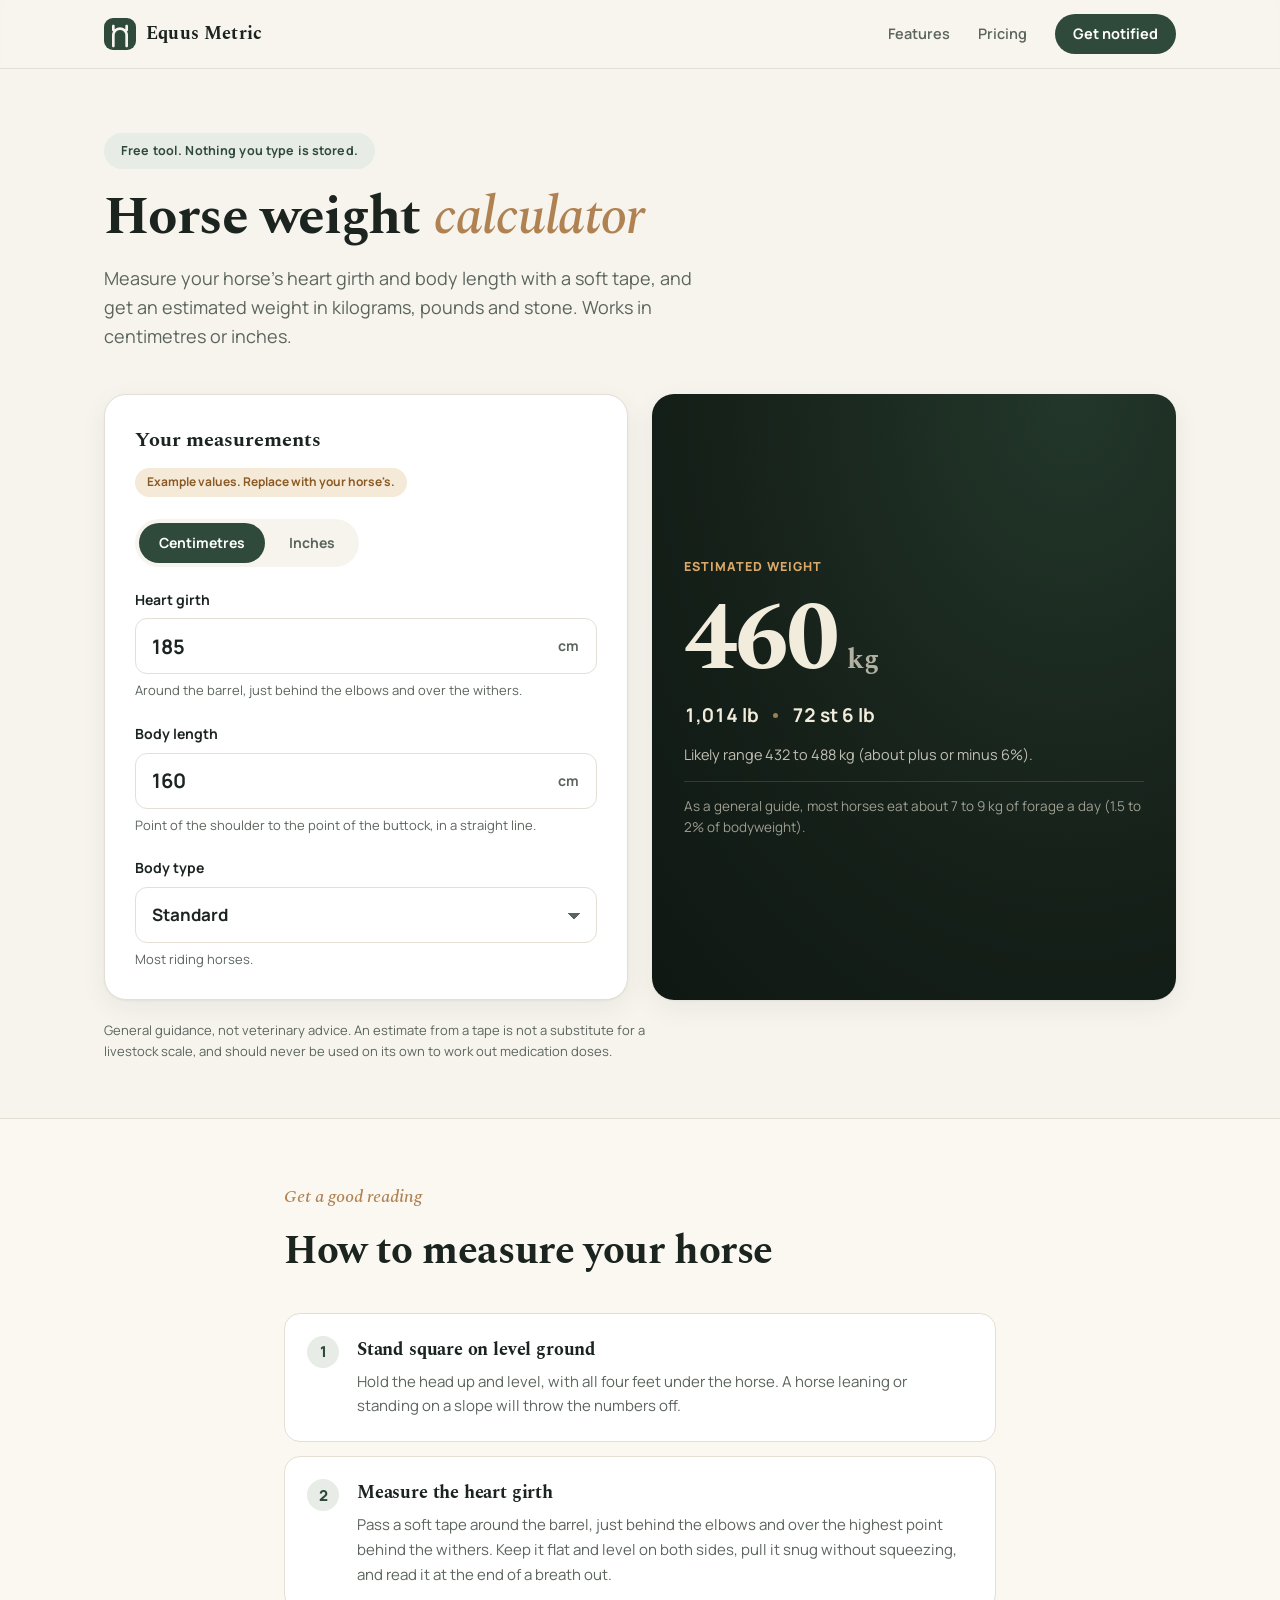
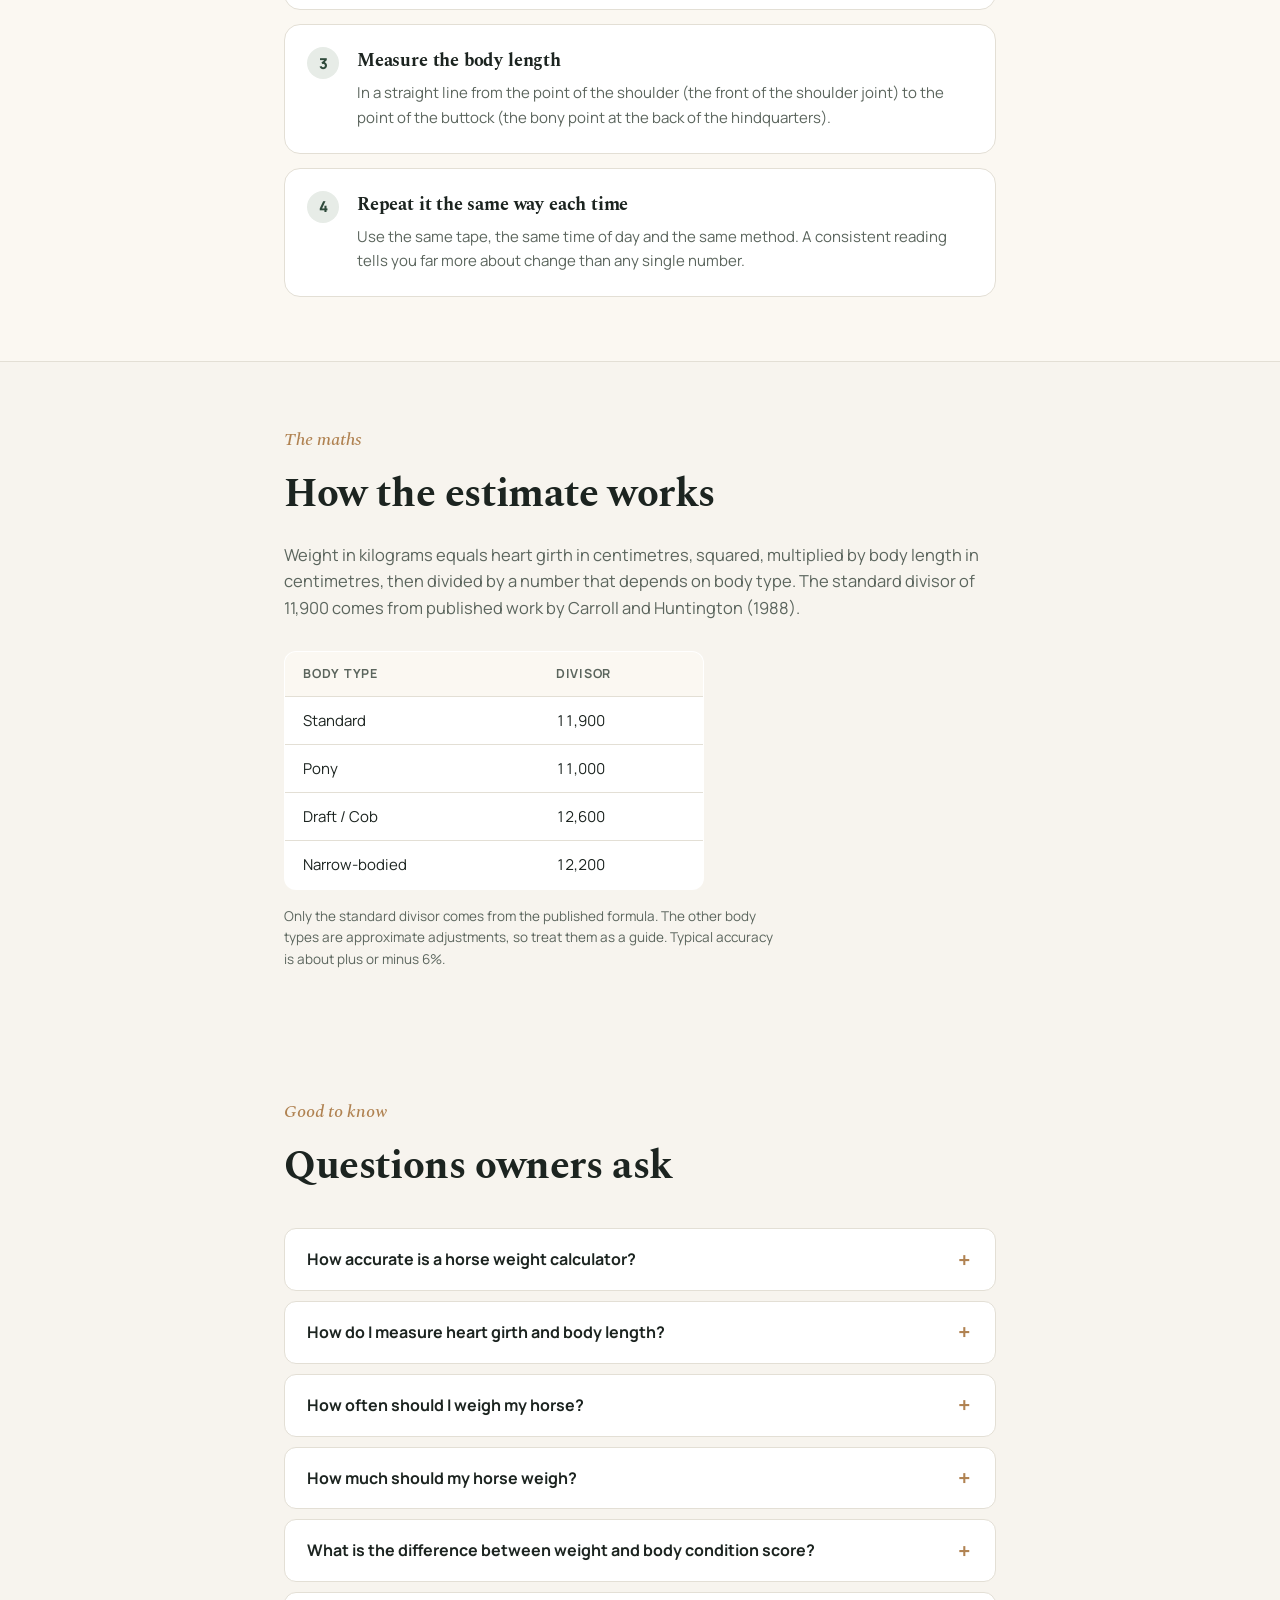
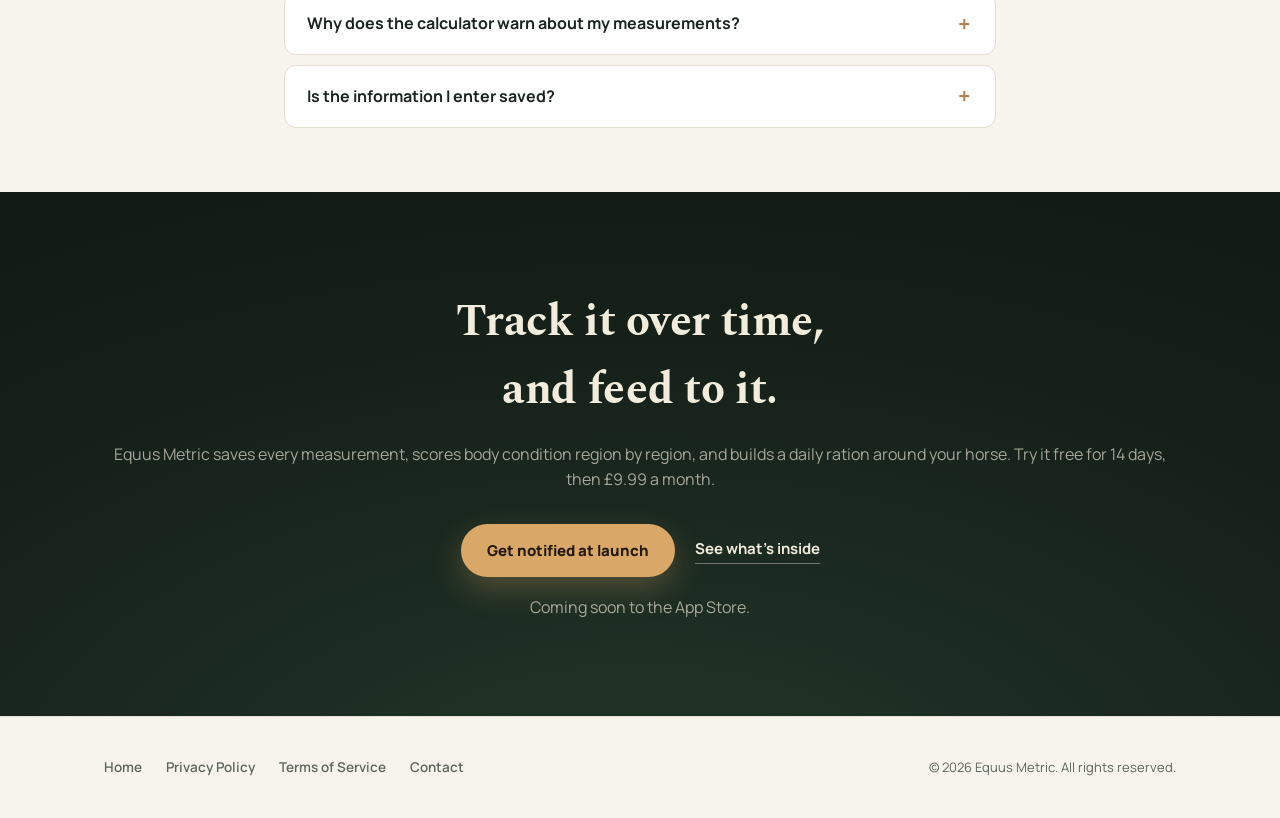
==== horse-weight-calculator.html @ c4549645 "Add a free horse weight calculator page Heart girth and body length in cm or inches give an estimate" ====
<!doctype html>
<html lang="en">
<head>
<meta charset="utf-8">
<meta name="viewport" content="width=device-width, initial-scale=1">
<title>Horse Weight Calculator: kg, lb and stone | Equus Metric</title>
<meta name="description" content="Free horse weight calculator. Enter heart girth and body length in cm or inches to estimate your horse's weight in kg, lb and stone. Nothing is stored.">
<link rel="canonical" href="https://equusmetric.com/horse-weight-calculator.html">
<link rel="icon" href="assets/icon.png">
<meta property="og:type" content="website">
<meta property="og:title" content="Horse Weight Calculator: kg, lb and stone">
<meta property="og:description" content="Estimate your horse's weight from a tape measure. Heart girth and body length in, kg, lb and stone out. Free, and nothing is stored.">
<meta property="og:url" content="https://equusmetric.com/horse-weight-calculator.html">
<meta property="og:image" content="https://equusmetric.com/assets/hero-phones.jpg">
<meta name="twitter:card" content="summary_large_image">
<link rel="preconnect" href="https://fonts.googleapis.com">
<link rel="preconnect" href="https://fonts.gstatic.com" crossorigin>
<link href="https://fonts.googleapis.com/css2?family=Spectral:ital,wght@0,500;0,600;0,700;1,500&family=Manrope:wght@400;500;600;700;800&display=swap" rel="stylesheet">
<link rel="stylesheet" href="styles.css">

<script type="application/ld+json">
{
  "@context": "https://schema.org",
  "@type": "WebApplication",
  "name": "Horse Weight Calculator",
  "url": "https://equusmetric.com/horse-weight-calculator.html",
  "applicationCategory": "UtilitiesApplication",
  "operatingSystem": "Any",
  "description": "Estimates a horse's weight in kilograms, pounds and stone from heart girth and body length.",
  "isAccessibleForFree": true,
  "offers": { "@type": "Offer", "price": "0", "priceCurrency": "GBP" },
  "publisher": { "@type": "Organization", "name": "Equus Metric", "url": "https://equusmetric.com" }
}
</script>
<script type="application/ld+json">
{
  "@context": "https://schema.org",
  "@type": "FAQPage",
  "mainEntity": [
    {
      "@type": "Question",
      "name": "How accurate is a horse weight calculator?",
      "acceptedAnswer": { "@type": "Answer", "text": "Estimates from heart girth and body length are typically within about 6% of the true weight for most horses. That makes them good for spotting change over time. A livestock scale or weighbridge is more accurate when you need a precise figure, and you should never use an estimate alone to work out medication doses. Ask your vet." }
    },
    {
      "@type": "Question",
      "name": "How do I measure heart girth and body length?",
      "acceptedAnswer": { "@type": "Answer", "text": "Stand your horse square on level ground with the head up. For heart girth, pass a soft tape around the barrel just behind the elbows and over the highest point behind the withers, snug but not tight, and read it at the end of a breath out. For body length, measure in a straight line from the point of the shoulder to the point of the buttock." }
    },
    {
      "@type": "Question",
      "name": "How often should I weigh my horse?",
      "acceptedAnswer": { "@type": "Answer", "text": "Many owners check every two to four weeks, and more often while managing weight. Measure at the same time of day, with the same tape and the same method, so the changes you see are real." }
    },
    {
      "@type": "Question",
      "name": "How much should my horse weigh?",
      "acceptedAnswer": { "@type": "Answer", "text": "There is no single right weight. It depends on height, build and breed, so judge weight together with body condition score and your vet's advice rather than aiming for a number." }
    },
    {
      "@type": "Question",
      "name": "What is the difference between weight and body condition score?",
      "acceptedAnswer": { "@type": "Answer", "text": "Weight tells you how heavy your horse is. Body condition score tells you how much fat they are carrying, using a 1 to 9 scale assessed across six areas of the body. Two horses can weigh the same and be in very different condition, so it helps to track both." }
    },
    {
      "@type": "Question",
      "name": "Why does the calculator warn about my measurements?",
      "acceptedAnswer": { "@type": "Answer", "text": "The formula is built on heart girths between about 100 and 200 cm (39 to 79 inches). Outside that range the estimate is still shown, but it is rougher, so use a livestock scale if you can." }
    },
    {
      "@type": "Question",
      "name": "Is the information I enter saved?",
      "acceptedAnswer": { "@type": "Answer", "text": "No. Everything is calculated in your browser. Nothing you type is sent anywhere or stored." }
    }
  ]
}
</script>
</head>
<body class="calc-page">

<header class="site-header">
  <div class="wrap">
    <a href="/" class="brand-lockup">
      <img src="assets/icon.png" alt="">
      <span>Equus Metric</span>
    </a>
    <nav class="header-nav">
      <a href="/#features">Features</a>
      <a href="/#pricing">Pricing</a>
      <a href="mailto:support@equusmetric.com?subject=Notify%20me%20when%20Equus%20Metric%20launches" class="cta">Get notified</a>
    </nav>
  </div>
</header>

<main>
  <section class="calc-hero">
    <div class="wrap">
      <div class="eyebrow-chip eyebrow-light">Free tool. Nothing you type is stored.</div>
      <h1>Horse weight <em>calculator</em></h1>
      <p class="lede">
        Measure your horse's heart girth and body length with a soft tape, and get an
        estimated weight in kilograms, pounds and stone. Works in centimetres or inches.
      </p>
    </div>
  </section>

  <section class="calc-tool" aria-labelledby="calc-heading">
    <div class="wrap">
      <h2 id="calc-heading" class="visually-hidden">Calculate your horse's weight</h2>

      <div class="calc-grid">
        <form id="calc-form" class="calc-card" autocomplete="off" novalidate>
          <div class="calc-row-head">
            <span class="calc-card-title">Your measurements</span>
            <span id="calc-example" class="calc-chip">Example values. Replace with your horse's.</span>
          </div>

          <fieldset class="calc-units">
            <legend class="visually-hidden">Units</legend>
            <label class="calc-unit"><input type="radio" name="unit" value="cm" checked><span>Centimetres</span></label>
            <label class="calc-unit"><input type="radio" name="unit" value="in"><span>Inches</span></label>
          </fieldset>

          <div class="calc-field">
            <label for="calc-girth">Heart girth</label>
            <div class="calc-input">
              <input id="calc-girth" type="number" inputmode="decimal" step="0.1" min="0" value="185">
              <span data-unit-label>cm</span>
            </div>
            <p class="calc-help">Around the barrel, just behind the elbows and over the withers.</p>
          </div>

          <div class="calc-field">
            <label for="calc-length">Body length</label>
            <div class="calc-input">
              <input id="calc-length" type="number" inputmode="decimal" step="0.1" min="0" value="160">
              <span data-unit-label>cm</span>
            </div>
            <p class="calc-help">Point of the shoulder to the point of the buttock, in a straight line.</p>
          </div>

          <div class="calc-field">
            <label for="calc-type">Body type</label>
            <select id="calc-type">
              <option value="standard" selected>Standard</option>
              <option value="pony">Pony</option>
              <option value="draft">Draft / Cob</option>
              <option value="narrow">Narrow-bodied</option>
            </select>
            <p class="calc-help" id="calc-type-hint">Most riding horses.</p>
          </div>
        </form>

        <div id="calc-result" class="calc-result" role="region" aria-live="polite" aria-label="Estimated weight">
          <span class="calc-result-label">Estimated weight</span>
          <div class="calc-kg"><span id="calc-kg">460</span><span class="calc-kg-unit">kg</span></div>
          <div class="calc-alt">
            <span id="calc-lb">1,014 lb</span>
            <span class="calc-dot" aria-hidden="true"></span>
            <span id="calc-stone">72 st 6 lb</span>
          </div>
          <p id="calc-range" class="calc-range">Likely range 432 to 488 kg (about plus or minus 6%).</p>
          <p id="calc-error" class="calc-error" hidden></p>
          <p id="calc-note" class="calc-note" hidden>
            This measurement is outside the typical range the formula was built on. Treat the
            estimate as rough, and use a livestock scale if one is available.
          </p>
          <p id="calc-forage" class="calc-forage">As a general guide, most horses eat about 7 to 9 kg of forage a day (1.5 to 2% of bodyweight).</p>
        </div>
      </div>

      <noscript>
        <p class="calc-noscript">
          This calculator needs JavaScript. The formula is: weight in kg equals heart girth
          in cm, squared, multiplied by body length in cm, divided by 11,900.
        </p>
      </noscript>

      <p class="calc-disclaimer">
        General guidance, not veterinary advice. An estimate from a tape is not a substitute
        for a livestock scale, and should never be used on its own to work out medication doses.
      </p>
    </div>
  </section>

  <section class="calc-measure">
    <div class="wrap calc-narrow">
      <div class="section-head" data-reveal>
        <span class="kicker">Get a good reading</span>
        <h2>How to measure your horse</h2>
      </div>
      <ol class="calc-steps">
        <li>
          <h3>Stand square on level ground</h3>
          <p>Hold the head up and level, with all four feet under the horse. A horse leaning
          or standing on a slope will throw the numbers off.</p>
        </li>
        <li>
          <h3>Measure the heart girth</h3>
          <p>Pass a soft tape around the barrel, just behind the elbows and over the highest
          point behind the withers. Keep it flat and level on both sides, pull it snug without
          squeezing, and read it at the end of a breath out.</p>
        </li>
        <li>
          <h3>Measure the body length</h3>
          <p>In a straight line from the point of the shoulder (the front of the shoulder joint)
          to the point of the buttock (the bony point at the back of the hindquarters).</p>
        </li>
        <li>
          <h3>Repeat it the same way each time</h3>
          <p>Use the same tape, the same time of day and the same method. A consistent reading
          tells you far more about change than any single number.</p>
        </li>
      </ol>
    </div>
  </section>

  <section class="calc-formula">
    <div class="wrap calc-narrow">
      <div class="section-head" data-reveal>
        <span class="kicker">The maths</span>
        <h2>How the estimate works</h2>
        <p>
          Weight in kilograms equals heart girth in centimetres, squared, multiplied by body
          length in centimetres, then divided by a number that depends on body type. The
          standard divisor of 11,900 comes from published work by Carroll and Huntington (1988).
        </p>
      </div>
      <div class="calc-table-wrap">
        <table class="calc-table">
          <thead><tr><th scope="col">Body type</th><th scope="col">Divisor</th></tr></thead>
          <tbody>
            <tr><td>Standard</td><td>11,900</td></tr>
            <tr><td>Pony</td><td>11,000</td></tr>
            <tr><td>Draft / Cob</td><td>12,600</td></tr>
            <tr><td>Narrow-bodied</td><td>12,200</td></tr>
          </tbody>
        </table>
      </div>
      <p class="calc-fine">
        Only the standard divisor comes from the published formula. The other body types are
        approximate adjustments, so treat them as a guide. Typical accuracy is about plus or
        minus 6%.
      </p>
    </div>
  </section>

  <section class="calc-faq">
    <div class="wrap calc-narrow">
      <div class="section-head" data-reveal>
        <span class="kicker">Good to know</span>
        <h2>Questions owners ask</h2>
      </div>
      <div class="calc-faq-list">
        <details>
          <summary>How accurate is a horse weight calculator?</summary>
          <p>Estimates from heart girth and body length are typically within about 6% of the true
          weight for most horses. That makes them good for spotting change over time. A livestock
          scale or weighbridge is more accurate when you need a precise figure, and you should
          never use an estimate alone to work out medication doses. Ask your vet.</p>
        </details>
        <details>
          <summary>How do I measure heart girth and body length?</summary>
          <p>Stand your horse square on level ground with the head up. For heart girth, pass a soft
          tape around the barrel just behind the elbows and over the highest point behind the
          withers, snug but not tight, and read it at the end of a breath out. For body length,
          measure in a straight line from the point of the shoulder to the point of the buttock.</p>
        </details>
        <details>
          <summary>How often should I weigh my horse?</summary>
          <p>Many owners check every two to four weeks, and more often while managing weight.
          Measure at the same time of day, with the same tape and the same method, so the changes
          you see are real.</p>
        </details>
        <details>
          <summary>How much should my horse weigh?</summary>
          <p>There is no single right weight. It depends on height, build and breed, so judge weight
          together with body condition score and your vet's advice rather than aiming for a number.</p>
        </details>
        <details>
          <summary>What is the difference between weight and body condition score?</summary>
          <p>Weight tells you how heavy your horse is. Body condition score tells you how much fat
          they are carrying, using a 1 to 9 scale assessed across six areas of the body. Two horses
          can weigh the same and be in very different condition, so it helps to track both.</p>
        </details>
        <details>
          <summary>Why does the calculator warn about my measurements?</summary>
          <p>The formula is built on heart girths between about 100 and 200 cm (39 to 79 inches).
          Outside that range the estimate is still shown, but it is rougher, so use a livestock
          scale if you can.</p>
        </details>
        <details>
          <summary>Is the information I enter saved?</summary>
          <p>No. Everything is calculated in your browser. Nothing you type is sent anywhere or stored.</p>
        </details>
      </div>
    </div>
  </section>

  <section class="final-cta">
    <div class="wrap">
      <h2>Track it over time, and feed to it.</h2>
      <p>
        Equus Metric saves every measurement, scores body condition region by region, and builds
        a daily ration around your horse. Try it free for 14 days, then &pound;9.99 a month.
      </p>
      <div class="hero-ctas">
        <a class="btn-primary" href="mailto:support@equusmetric.com?subject=Notify%20me%20when%20Equus%20Metric%20launches">
          Get notified at launch
        </a>
        <a class="btn-ghost-link" href="/#features">See what's inside</a>
      </div>
      <p class="hero-note">Coming soon to the App Store.</p>
    </div>
  </section>
</main>

<footer>
  <div class="wrap">
    <div class="footer-links">
      <a href="/">Home</a>
      <a href="privacy.html">Privacy Policy</a>
      <a href="terms.html">Terms of Service</a>
      <a href="mailto:support@equusmetric.com">Contact</a>
    </div>
    <p class="footer-copy">&copy; 2026 Equus Metric. All rights reserved.</p>
  </div>
</footer>

<script src="calculator.js"></script>
<script>
  // Scroll-reveal, as on the home page: content is visible without JS and
  // under reduced motion; this only adds the in-view transition.
  var revealEls = document.querySelectorAll('[data-reveal]');
  if ('IntersectionObserver' in window && revealEls.length) {
    var io = new IntersectionObserver(function (entries) {
      entries.forEach(function (entry) {
        if (entry.isIntersecting) {
          entry.target.classList.add('is-visible');
          io.unobserve(entry.target);
        }
      });
    }, { threshold: 0.15 });
    revealEls.forEach(function (el) { io.observe(el); });
  } else {
    revealEls.forEach(function (el) { el.classList.add('is-visible'); });
  }
</script>

</body>
</html>
---- styles.css ----
/* Equus Metric marketing site -- design tokens ported 1:1 from
   src/theme/tokens.ts so this site and the app never visually drift.
   Dark-section tokens (--brand-darker, --accent-bright, --cream) are
   new additions for this site only, built from the same palette
   family, not a second unrelated theme. */

:root {
  --bg: #F7F4EE;
  --surface: #FFFFFF;
  --surface-alt: #FBF8F2;
  --ink: #1C2420;
  --ink-muted: #5B655D;
  --line: #E3DFD5;
  --brand: #2F4A3B;
  --brand-dark: #24392C;
  --brand-darker: #16211A;
  --brand-tint: #E7ECE7;
  --accent: #B08251;
  --accent-bright: #D9A868;
  --accent-tint: #F3E7D8;
  --flag: #B5502F;
  --flag-tint: #F5E3DB;
  --cream: #F2ECDC;
  --badge-green-bg: #E4EEE6;
  --badge-green-text: #2F4A3B;
  --badge-amber-bg: #F5E9D8;
  --badge-amber-text: #8A5A24;
  --white: #FFFFFF;
  --shadow: 0 1px 2px rgba(28, 36, 32, 0.05), 0 8px 28px rgba(28, 36, 32, 0.06);
  --radius-sm: 10px;
  --radius-md: 12px;
  --radius-lg: 16px;
  --radius-xl: 22px;
  --radius-pill: 999px;
  --max-w: 1120px;
}

* { box-sizing: border-box; }

html { scroll-behavior: smooth; }

body {
  margin: 0;
  background: var(--bg);
  color: var(--ink);
  font-family: "Manrope", system-ui, -apple-system, sans-serif;
  font-size: 16px;
  line-height: 1.55;
  -webkit-font-smoothing: antialiased;
  overflow-x: hidden;
}

img { max-width: 100%; display: block; }

h1, h2, h3, h4 {
  font-family: "Spectral", Georgia, serif;
  color: var(--ink);
  margin: 0;
  text-wrap: balance;
  font-weight: 700;
  letter-spacing: -0.01em;
}

h1 em, h2 em {
  font-style: italic;
  font-weight: 500;
  color: var(--accent);
}

p { margin: 0; }

a { color: var(--brand); }

.wrap {
  max-width: var(--max-w);
  margin: 0 auto;
  padding: 0 24px;
  position: relative;
}

/* scroll-reveal -- resting state is fully visible content; this only
   adds polish once JS confirms it can run. No-JS or reduced-motion
   visitors simply see everything settled already. */
[data-reveal] {
  opacity: 0;
  transform: translateY(18px);
  transition: opacity 0.7s cubic-bezier(.16,.8,.3,1), transform 0.7s cubic-bezier(.16,.8,.3,1);
}
[data-reveal].is-visible { opacity: 1; transform: translateY(0); }
@media (prefers-reduced-motion: reduce) {
  [data-reveal] { opacity: 1; transform: none; transition: none; }
}

/* ---------- header ---------- */

.site-header {
  position: sticky;
  top: 0;
  z-index: 30;
  background: rgba(247, 244, 238, 0.88);
  backdrop-filter: saturate(160%) blur(10px);
  border-bottom: 1px solid var(--line);
}

.site-header .wrap {
  display: flex;
  align-items: center;
  justify-content: space-between;
  padding-top: 14px;
  padding-bottom: 14px;
}

.brand-lockup {
  display: flex;
  align-items: center;
  gap: 10px;
  text-decoration: none;
}

.brand-lockup img {
  width: 32px;
  height: 32px;
  border-radius: 9px;
}

.brand-lockup span {
  font-family: "Spectral", Georgia, serif;
  font-weight: 700;
  font-size: 18px;
  color: var(--ink);
  letter-spacing: 0.01em;
}

.header-nav {
  display: flex;
  align-items: center;
  gap: 28px;
}

.header-nav a {
  color: var(--ink-muted);
  text-decoration: none;
  font-size: 14.5px;
  font-weight: 600;
}

.header-nav a:hover { color: var(--ink); }

.header-nav .cta {
  color: var(--white);
  background: var(--brand);
  padding: 9px 18px;
  border-radius: var(--radius-pill);
  font-weight: 700;
}

.header-nav .cta:hover { background: var(--brand-dark); }

/* ---------- hero (dark) ---------- */

.hero {
  position: relative;
  background: radial-gradient(120% 140% at 78% 8%, #23372a 0%, var(--brand-darker) 46%, #0f1712 100%);
  color: var(--cream);
  padding: 84px 0 0;
  overflow: hidden;
}

.hero .wrap {
  display: grid;
  grid-template-columns: 1.05fr 0.95fr;
  gap: 24px;
  align-items: center;
  min-height: 560px;
}

.hero-copy { position: relative; z-index: 2; padding-bottom: 64px; }

.eyebrow-chip {
  display: inline-flex;
  align-items: center;
  gap: 8px;
  background: rgba(255, 255, 255, 0.07);
  border: 1px solid rgba(242, 236, 220, 0.18);
  border-radius: var(--radius-pill);
  padding: 7px 16px;
  font-size: 12.5px;
  font-weight: 700;
  color: var(--accent-bright);
  margin-bottom: 26px;
  letter-spacing: 0.01em;
}

.hero h1 {
  color: var(--cream);
  font-size: clamp(38px, 5.4vw, 64px);
  line-height: 1.04;
  letter-spacing: -0.02em;
}

.hero .lede {
  margin-top: 22px;
  font-size: 18px;
  line-height: 1.65;
  color: rgba(242, 236, 220, 0.72);
  max-width: 44ch;
}

.hero-ctas {
  margin-top: 34px;
  display: flex;
  align-items: center;
  gap: 20px;
  flex-wrap: wrap;
}

.btn-primary {
  display: inline-flex;
  align-items: center;
  gap: 10px;
  background: var(--accent-bright);
  color: #24190C;
  font-weight: 800;
  font-size: 15px;
  padding: 15px 26px;
  border-radius: var(--radius-pill);
  text-decoration: none;
  box-shadow: 0 12px 30px rgba(217, 168, 104, 0.28);
  transition: transform 0.2s ease, box-shadow 0.2s ease;
}

.btn-primary:hover { transform: translateY(-1px); box-shadow: 0 16px 36px rgba(217, 168, 104, 0.36); }

.btn-ghost-link {
  color: var(--cream);
  font-weight: 700;
  font-size: 15px;
  text-decoration: none;
  border-bottom: 1.5px solid rgba(242, 236, 220, 0.4);
  padding-bottom: 2px;
}
.btn-ghost-link:hover { border-color: var(--cream); }

.btn-primary.on-light {
  background: var(--brand);
  color: var(--white);
  box-shadow: var(--shadow);
}
.btn-primary.on-light:hover { background: var(--brand-dark); }
.btn-ghost-link.on-light { color: var(--ink); border-color: var(--line); }
.btn-ghost-link.on-light:hover { border-color: var(--ink-muted); }

.hero-note {
  margin-top: 20px;
  font-size: 13px;
  color: rgba(242, 236, 220, 0.55);
}

.hero-art {
  position: relative;
  z-index: 1;
  height: 100%;
  min-height: 440px;
}
.hero-art img {
  position: absolute;
  left: 50%;
  bottom: -8%;
  transform: translateX(-50%);
  height: 122%;
  width: auto;
  max-width: none;
}

/* discipline marquee, bridges hero into the light content below */
.marquee {
  position: relative;
  background: var(--brand-darker);
  border-top: 1px solid rgba(242, 236, 220, 0.08);
  overflow: hidden;
  padding: 16px 0;
}
.marquee-track {
  display: flex;
  width: max-content;
  gap: 24px;
  animation: marquee-scroll 32s linear infinite;
}
.marquee-track span {
  font-family: "Spectral", serif;
  font-style: italic;
  font-size: 17px;
  color: rgba(242, 236, 220, 0.55);
  white-space: nowrap;
}
.marquee-track span::after {
  content: "";
  display: inline-block;
  width: 5px;
  height: 5px;
  margin-left: 24px;
  border-radius: 50%;
  background: var(--accent-bright);
  opacity: 0.6;
  vertical-align: middle;
}
@keyframes marquee-scroll {
  from { transform: translateX(0); }
  to { transform: translateX(-50%); }
}
@media (prefers-reduced-motion: reduce) {
  .marquee-track { animation: none; }
}

/* ---------- sections (light) ---------- */

section { padding: 88px 0; }

.section-head {
  max-width: 640px;
  margin: 0 auto 44px;
  text-align: center;
}

.section-head .kicker {
  display: block;
  font-family: "Spectral", Georgia, serif;
  font-style: italic;
  font-weight: 500;
  font-size: 18px;
  color: var(--accent);
  margin-bottom: 10px;
}

.section-head h2 { font-size: clamp(28px, 3.6vw, 40px); }

.section-head p {
  margin-top: 16px;
  color: var(--ink-muted);
  font-size: 16.5px;
  line-height: 1.6;
}

/* bento feature grid */

.feature-grid {
  display: grid;
  grid-template-columns: repeat(4, 1fr);
  gap: 20px;
}

.feature-card {
  background: var(--surface);
  border: 1px solid var(--line);
  border-radius: var(--radius-lg);
  padding: 30px;
  grid-column: span 2;
  transition: transform 0.25s ease, box-shadow 0.25s ease;
}
.feature-card:hover { transform: translateY(-3px); box-shadow: var(--shadow); }
.feature-card.wide { grid-column: span 4; display: flex; gap: 28px; align-items: center; }

.feature-card h3 { font-size: 19px; }
.feature-card p { margin-top: 10px; color: var(--ink-muted); font-size: 14.5px; line-height: 1.6; }
.feature-card .feature-art { flex: none; width: 168px; height: 168px; border-radius: var(--radius-md); overflow: hidden; }
.feature-card.wide .feature-copy { flex: 1; }

.feature-art img {
  width: 100%;
  height: 100%;
  object-fit: cover;
  display: block;
}

.feature-card:not(.wide) .feature-art {
  width: 100%;
  height: 210px;
  margin-bottom: 18px;
}

/* pricing: one plan */

.plan-card {
  display: grid;
  grid-template-columns: minmax(0, 5fr) minmax(0, 6fr);
  gap: 40px;
  align-items: center;
  background: var(--surface);
  border: 1px solid var(--line);
  border-radius: var(--radius-xl);
  box-shadow: var(--shadow);
  padding: 36px 40px;
}

.plan-price { display: flex; flex-direction: column; gap: 6px; }

.plan-eyebrow {
  font-size: 12.5px;
  font-weight: 800;
  letter-spacing: 0.08em;
  text-transform: uppercase;
  color: var(--brand);
}

.plan-trial { font-size: 34px; line-height: 1.1; font-weight: 800; color: var(--ink); }
.plan-then { font-size: 18px; color: var(--ink-muted); }
.plan-then strong { color: var(--ink); font-weight: 800; }
.plan-fine { margin-top: 10px; font-size: 13.5px; line-height: 1.5; color: var(--ink-muted); }

.plan-features { list-style: none; margin: 0; padding: 0; display: flex; flex-direction: column; }

.plan-features li {
  display: flex;
  gap: 12px;
  align-items: flex-start;
  padding: 11px 0;
  border-bottom: 1px solid var(--line);
  font-size: 14.5px;
  font-weight: 600;
}

.plan-features li:last-child { border-bottom: none; }
.plan-features .check { color: var(--brand); font-size: 16px; line-height: 1.3; }

.pricing-note {
  text-align: center;
  margin-top: 20px;
  color: var(--ink-muted);
  font-size: 13.5px;
}

/* trust strip */

.trust-strip {
  padding: 44px 0;
  border-top: 1px solid var(--line);
  border-bottom: 1px solid var(--line);
  background: var(--surface-alt);
}

.trust-strip .wrap {
  display: flex;
  align-items: center;
  justify-content: center;
  gap: 14px;
  text-align: center;
  flex-wrap: wrap;
}

.trust-strip p {
  font-size: 15px;
  color: var(--ink);
  font-weight: 600;
}

.trust-strip .disclaimer {
  margin-top: 10px;
  font-weight: 400;
  font-size: 13px;
  color: var(--ink-muted);
  max-width: 60ch;
}

/* final cta (dark bookend) */

.final-cta {
  position: relative;
  text-align: center;
  padding: 96px 0;
  background: radial-gradient(120% 160% at 50% 120%, #23372a 0%, var(--brand-darker) 55%, #0f1712 100%);
  color: var(--cream);
  overflow: hidden;
}
.final-cta h2 { font-size: clamp(30px, 4vw, 44px); max-width: 20ch; margin: 0 auto; color: var(--cream); }
.final-cta p { margin-top: 18px; color: rgba(242, 236, 220, 0.65); font-size: 16px; }
.final-cta .hero-ctas { justify-content: center; margin-top: 32px; position: relative; z-index: 2; }

/* footer */

footer {
  border-top: 1px solid var(--line);
  padding: 40px 0;
}

footer .wrap {
  display: flex;
  align-items: center;
  justify-content: space-between;
  flex-wrap: wrap;
  gap: 16px;
}

.footer-links {
  display: flex;
  gap: 24px;
  flex-wrap: wrap;
}

.footer-links a {
  color: var(--ink-muted);
  text-decoration: none;
  font-size: 13.5px;
  font-weight: 600;
}

.footer-links a:hover { color: var(--ink); }

.footer-copy { color: var(--ink-muted); font-size: 13px; }

/* ---------- legal pages ---------- */

.legal-page { padding: 56px 0 80px; }
.legal-page .wrap { max-width: 720px; }
.legal-page h1 { font-size: 30px; margin-bottom: 8px; }
.legal-updated { color: var(--ink-muted); font-size: 13px; margin-bottom: 16px; }
.legal-intro { color: var(--ink); font-size: 15px; line-height: 1.65; margin-bottom: 40px; }
.legal-section { margin-bottom: 28px; }
.legal-section h2 { font-family: "Spectral", serif; font-size: 17px; margin-bottom: 8px; }
.legal-section p { color: var(--ink-muted); font-size: 15px; line-height: 1.65; }
.legal-section ul { margin: 0; padding-left: 20px; }
.legal-section li { color: var(--ink-muted); font-size: 15px; line-height: 1.65; margin-bottom: 4px; }
.legal-back {
  display: inline-flex;
  align-items: center;
  gap: 6px;
  color: var(--ink-muted);
  text-decoration: none;
  font-size: 13.5px;
  font-weight: 700;
  margin-bottom: 32px;
}
.legal-back:hover { color: var(--ink); }

/* ---------- responsive ---------- */

@media (max-width: 900px) {
  .hero .wrap { grid-template-columns: 1fr; min-height: 0; gap: 0; }
  .hero { padding-top: 56px; }
  .hero-copy { padding-bottom: 40px; text-align: left; }
  .hero-art { min-height: 320px; height: 320px; order: -1; margin-bottom: 8px; opacity: 0.85; }
  .hero-art img { left: 50%; bottom: -6%; height: 118%; }
  .feature-grid { grid-template-columns: 1fr 1fr; }
  .feature-card { grid-column: span 2 !important; }
  .feature-card.wide { flex-direction: column; align-items: flex-start; }
  .feature-card.wide .feature-art { width: 100%; height: 210px; margin-bottom: 18px; }
  .plan-card { grid-template-columns: 1fr; gap: 24px; padding: 28px 24px; }
  .header-nav { gap: 16px; }
  .header-nav a:not(.cta) { display: none; }
}

@media (max-width: 480px) {
  .wrap { padding: 0 18px; }
  section { padding: 56px 0; }

  .plan-trial { font-size: 28px; }
}

/* ---------- horse weight calculator ---------- */

.visually-hidden {
  position: absolute;
  width: 1px;
  height: 1px;
  padding: 0;
  margin: -1px;
  overflow: hidden;
  clip: rect(0, 0, 0, 0);
  white-space: nowrap;
  border: 0;
}

.calc-hero { padding: 64px 0 8px; }
.calc-hero h1 { font-size: clamp(34px, 5vw, 54px); line-height: 1.06; letter-spacing: -0.02em; }
.calc-hero .lede { margin-top: 18px; font-size: 18px; line-height: 1.6; color: var(--ink-muted); max-width: 56ch; }

.eyebrow-chip.eyebrow-light {
  background: var(--brand-tint);
  border-color: transparent;
  color: var(--brand);
  margin-bottom: 20px;
}

.calc-tool { padding: 36px 0 56px; }

.calc-grid {
  display: grid;
  grid-template-columns: minmax(0, 1fr) minmax(0, 1fr);
  gap: 24px;
  align-items: stretch;
}

.calc-card {
  background: var(--surface);
  border: 1px solid var(--line);
  border-radius: var(--radius-xl);
  box-shadow: var(--shadow);
  padding: 30px;
  display: flex;
  flex-direction: column;
  gap: 22px;
}

.calc-row-head { display: flex; align-items: center; justify-content: space-between; gap: 12px; flex-wrap: wrap; }
.calc-card-title { font-family: "Spectral", Georgia, serif; font-weight: 700; font-size: 20px; }

.calc-chip {
  font-size: 12px;
  font-weight: 700;
  color: var(--badge-amber-text);
  background: var(--badge-amber-bg);
  padding: 5px 12px;
  border-radius: var(--radius-pill);
}
.calc-chip[hidden] { display: none; }

.calc-units { border: 0; margin: 0; padding: 4px; display: flex; gap: 4px; background: var(--bg); border-radius: var(--radius-pill); width: max-content; max-width: 100%; }
.calc-unit { position: relative; cursor: pointer; }
.calc-unit input { position: absolute; opacity: 0; inset: 0; cursor: pointer; }
.calc-unit span {
  display: block;
  padding: 9px 20px;
  border-radius: var(--radius-pill);
  font-size: 14px;
  font-weight: 700;
  color: var(--ink-muted);
  transition: background 0.15s ease, color 0.15s ease;
}
.calc-unit input:checked + span { background: var(--brand); color: var(--white); }
.calc-unit input:focus-visible + span { outline: 3px solid var(--accent-bright); outline-offset: 2px; }

.calc-field label { display: block; font-size: 14px; font-weight: 700; margin-bottom: 8px; }

.calc-input { position: relative; }
.calc-input input,
.calc-field select {
  width: 100%;
  height: 56px;
  font-family: "Manrope", system-ui, sans-serif;
  font-size: 20px;
  font-weight: 700;
  color: var(--ink);
  background: var(--surface);
  border: 1.5px solid var(--line);
  border-radius: var(--radius-md);
  padding: 0 60px 0 16px;
  appearance: none;
  -moz-appearance: textfield;
}
.calc-field select {
  padding-right: 16px;
  font-size: 17px;
  background-image: linear-gradient(45deg, transparent 50%, var(--ink-muted) 50%), linear-gradient(135deg, var(--ink-muted) 50%, transparent 50%);
  background-position: calc(100% - 22px) 25px, calc(100% - 16px) 25px;
  background-size: 6px 6px, 6px 6px;
  background-repeat: no-repeat;
}
.calc-input input::-webkit-outer-spin-button,
.calc-input input::-webkit-inner-spin-button { -webkit-appearance: none; margin: 0; }
.calc-input input:focus,
.calc-field select:focus { outline: none; border-color: var(--brand); box-shadow: 0 0 0 4px rgba(47, 74, 59, 0.14); }
.calc-input span {
  position: absolute;
  right: 18px;
  top: 50%;
  transform: translateY(-50%);
  font-size: 14px;
  font-weight: 700;
  color: var(--ink-muted);
  pointer-events: none;
}
.calc-help { margin-top: 7px; font-size: 13px; line-height: 1.5; color: var(--ink-muted); }

.calc-result {
  background: radial-gradient(120% 140% at 80% 0%, #23372a 0%, var(--brand-darker) 55%, #0f1712 100%);
  color: var(--cream);
  border-radius: var(--radius-xl);
  box-shadow: var(--shadow);
  padding: 34px 32px;
  display: flex;
  flex-direction: column;
  justify-content: center;
  gap: 14px;
}
.calc-result-label { font-size: 12.5px; font-weight: 800; letter-spacing: 0.08em; text-transform: uppercase; color: var(--accent-bright); }
.calc-kg { display: flex; align-items: baseline; gap: 10px; font-family: "Spectral", Georgia, serif; font-weight: 700; line-height: 1; }
.calc-kg > span:first-child { font-size: clamp(64px, 9vw, 96px); letter-spacing: -0.03em; font-variant-numeric: tabular-nums; }
.calc-kg-unit { font-size: 28px; color: rgba(242, 236, 220, 0.7); }
.calc-alt { display: flex; align-items: center; gap: 14px; flex-wrap: wrap; font-size: 19px; font-weight: 700; font-variant-numeric: tabular-nums; }
.calc-dot { width: 5px; height: 5px; border-radius: 50%; background: var(--accent-bright); opacity: 0.7; }
.calc-range { font-size: 14.5px; line-height: 1.55; color: rgba(242, 236, 220, 0.78); }
.calc-forage { font-size: 13.5px; line-height: 1.55; color: rgba(242, 236, 220, 0.62); padding-top: 14px; border-top: 1px solid rgba(242, 236, 220, 0.14); }
.calc-note {
  font-size: 13.5px;
  line-height: 1.55;
  color: #F5E9D8;
  background: rgba(176, 130, 81, 0.22);
  border: 1px solid rgba(217, 168, 104, 0.4);
  border-radius: var(--radius-sm);
  padding: 10px 14px;
}
.calc-error { font-size: 15px; font-weight: 700; color: #F4C7B6; }
.calc-note[hidden], .calc-error[hidden] { display: none; }
.calc-result.is-empty .calc-kg > span:first-child,
.calc-result.is-empty .calc-alt { opacity: 0.35; }

.calc-disclaimer, .calc-noscript { margin-top: 20px; font-size: 13px; line-height: 1.6; color: var(--ink-muted); max-width: 70ch; }

.calc-measure, .calc-formula, .calc-faq { padding: 64px 0; }
.calc-measure { background: var(--surface-alt); border-top: 1px solid var(--line); border-bottom: 1px solid var(--line); }
.calc-narrow { max-width: 760px; }
.calc-narrow .section-head { max-width: none; text-align: left; margin-bottom: 30px; }

.calc-steps { list-style: none; margin: 0; padding: 0; counter-reset: step; display: flex; flex-direction: column; gap: 14px; }
.calc-steps li {
  counter-increment: step;
  position: relative;
  background: var(--surface);
  border: 1px solid var(--line);
  border-radius: var(--radius-lg);
  padding: 22px 24px 22px 72px;
}
.calc-steps li::before {
  content: counter(step);
  position: absolute;
  left: 22px;
  top: 22px;
  width: 32px;
  height: 32px;
  border-radius: 50%;
  background: var(--brand-tint);
  color: var(--brand);
  font-weight: 800;
  font-size: 15px;
  display: grid;
  place-items: center;
}
.calc-steps h3 { font-size: 18px; }
.calc-steps p { margin-top: 6px; color: var(--ink-muted); font-size: 15px; line-height: 1.65; }

.calc-table-wrap { overflow-x: auto; }
.calc-table { width: 100%; max-width: 420px; border-collapse: collapse; background: var(--surface); border: 1px solid var(--line); border-radius: var(--radius-md); overflow: hidden; }
.calc-table th, .calc-table td { text-align: left; padding: 12px 18px; font-size: 15px; border-bottom: 1px solid var(--line); font-variant-numeric: tabular-nums; }
.calc-table th { font-size: 12.5px; letter-spacing: 0.06em; text-transform: uppercase; color: var(--ink-muted); background: var(--surface-alt); }
.calc-table tr:last-child td { border-bottom: 0; }
.calc-fine { margin-top: 16px; font-size: 13.5px; line-height: 1.6; color: var(--ink-muted); max-width: 62ch; }

.calc-faq-list { display: flex; flex-direction: column; gap: 10px; }
.calc-faq-list details { background: var(--surface); border: 1px solid var(--line); border-radius: var(--radius-md); padding: 0 22px; }
.calc-faq-list summary {
  cursor: pointer;
  list-style: none;
  padding: 18px 28px 18px 0;
  font-weight: 700;
  font-size: 16px;
  position: relative;
}
.calc-faq-list summary::-webkit-details-marker { display: none; }
.calc-faq-list summary::after { content: "+"; position: absolute; right: 2px; top: 50%; transform: translateY(-50%); font-size: 22px; color: var(--accent); }
.calc-faq-list details[open] summary::after { content: "\2212"; }
.calc-faq-list summary:focus-visible { outline: 3px solid var(--accent-bright); outline-offset: 2px; border-radius: 6px; }
.calc-faq-list p { padding: 0 0 20px; color: var(--ink-muted); font-size: 15px; line-height: 1.7; }

@media (max-width: 900px) {
  .calc-grid { grid-template-columns: 1fr; }
  .calc-hero { padding-top: 40px; }
}

@media (max-width: 480px) {
  .calc-card { padding: 24px 20px; }
  .calc-result { padding: 28px 22px; }
  .calc-steps li { padding: 20px 18px 20px 62px; }
  .calc-steps li::before { left: 16px; top: 20px; }
}
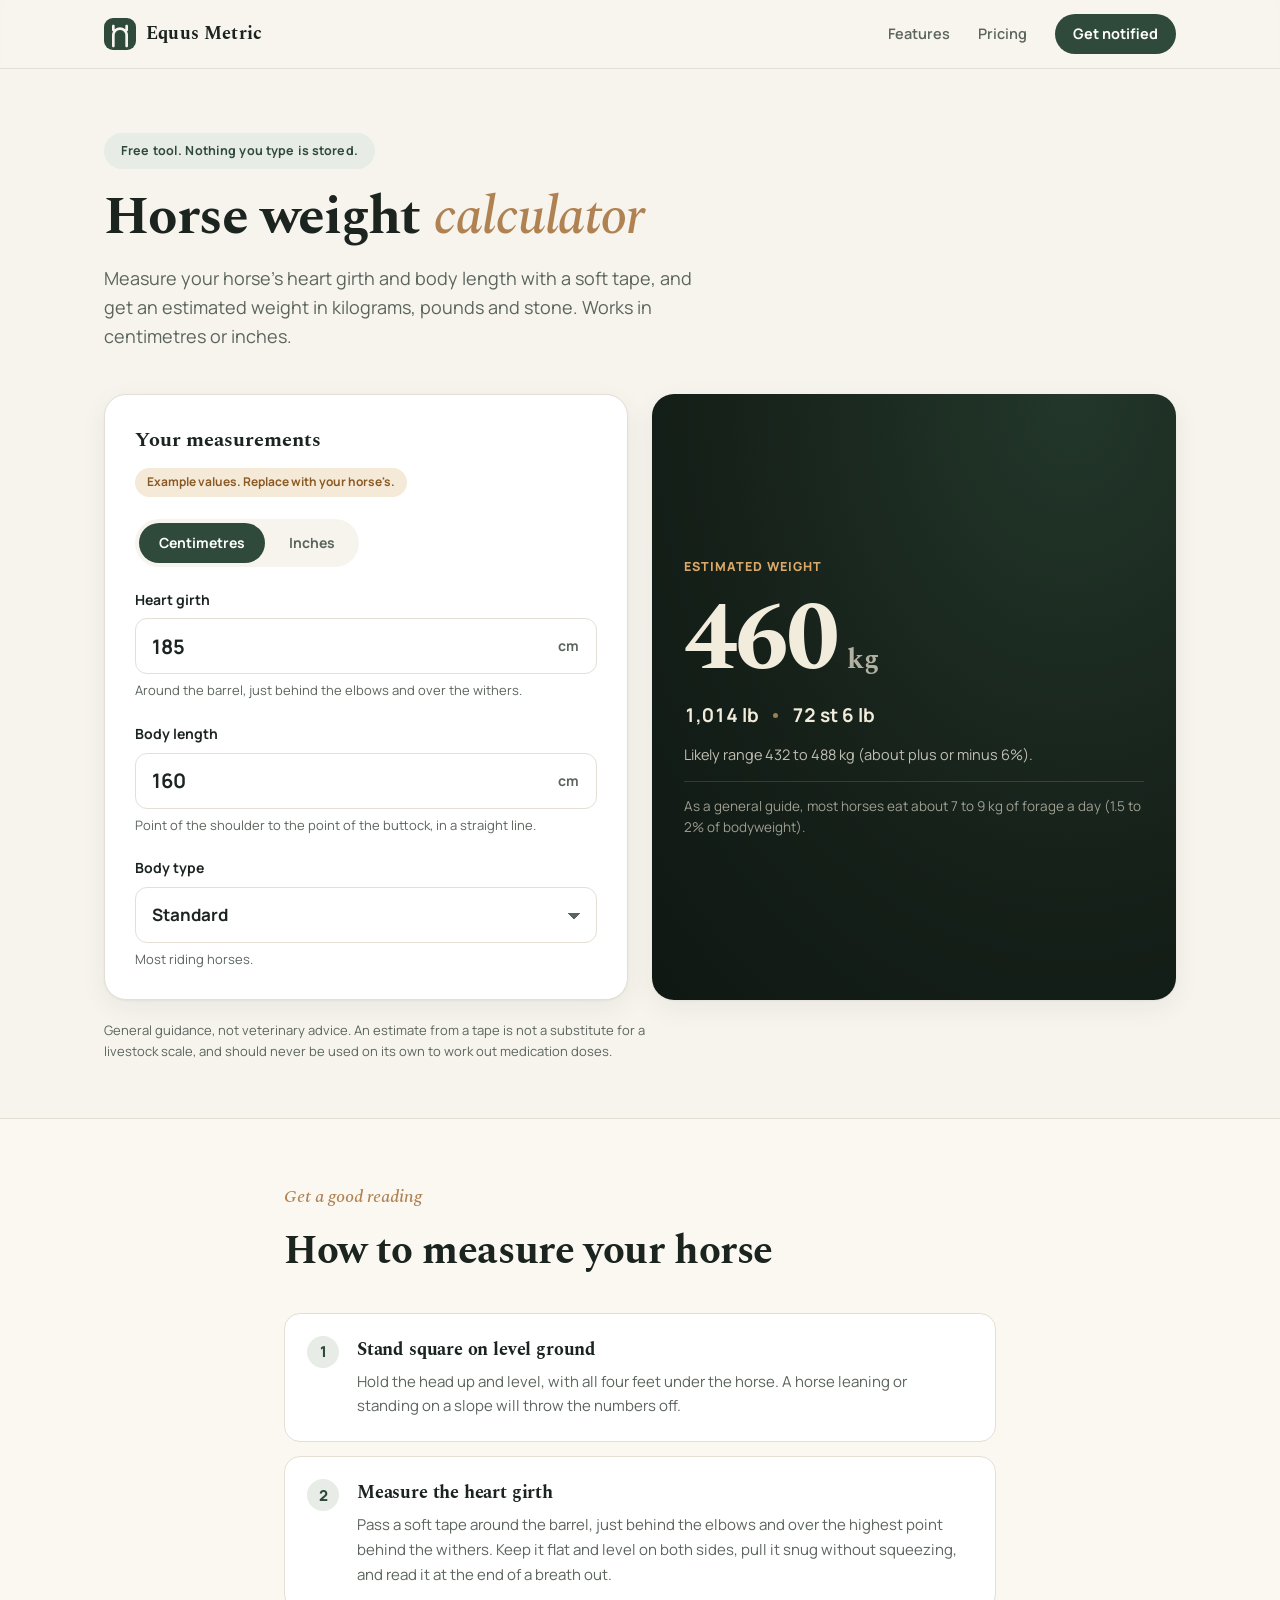
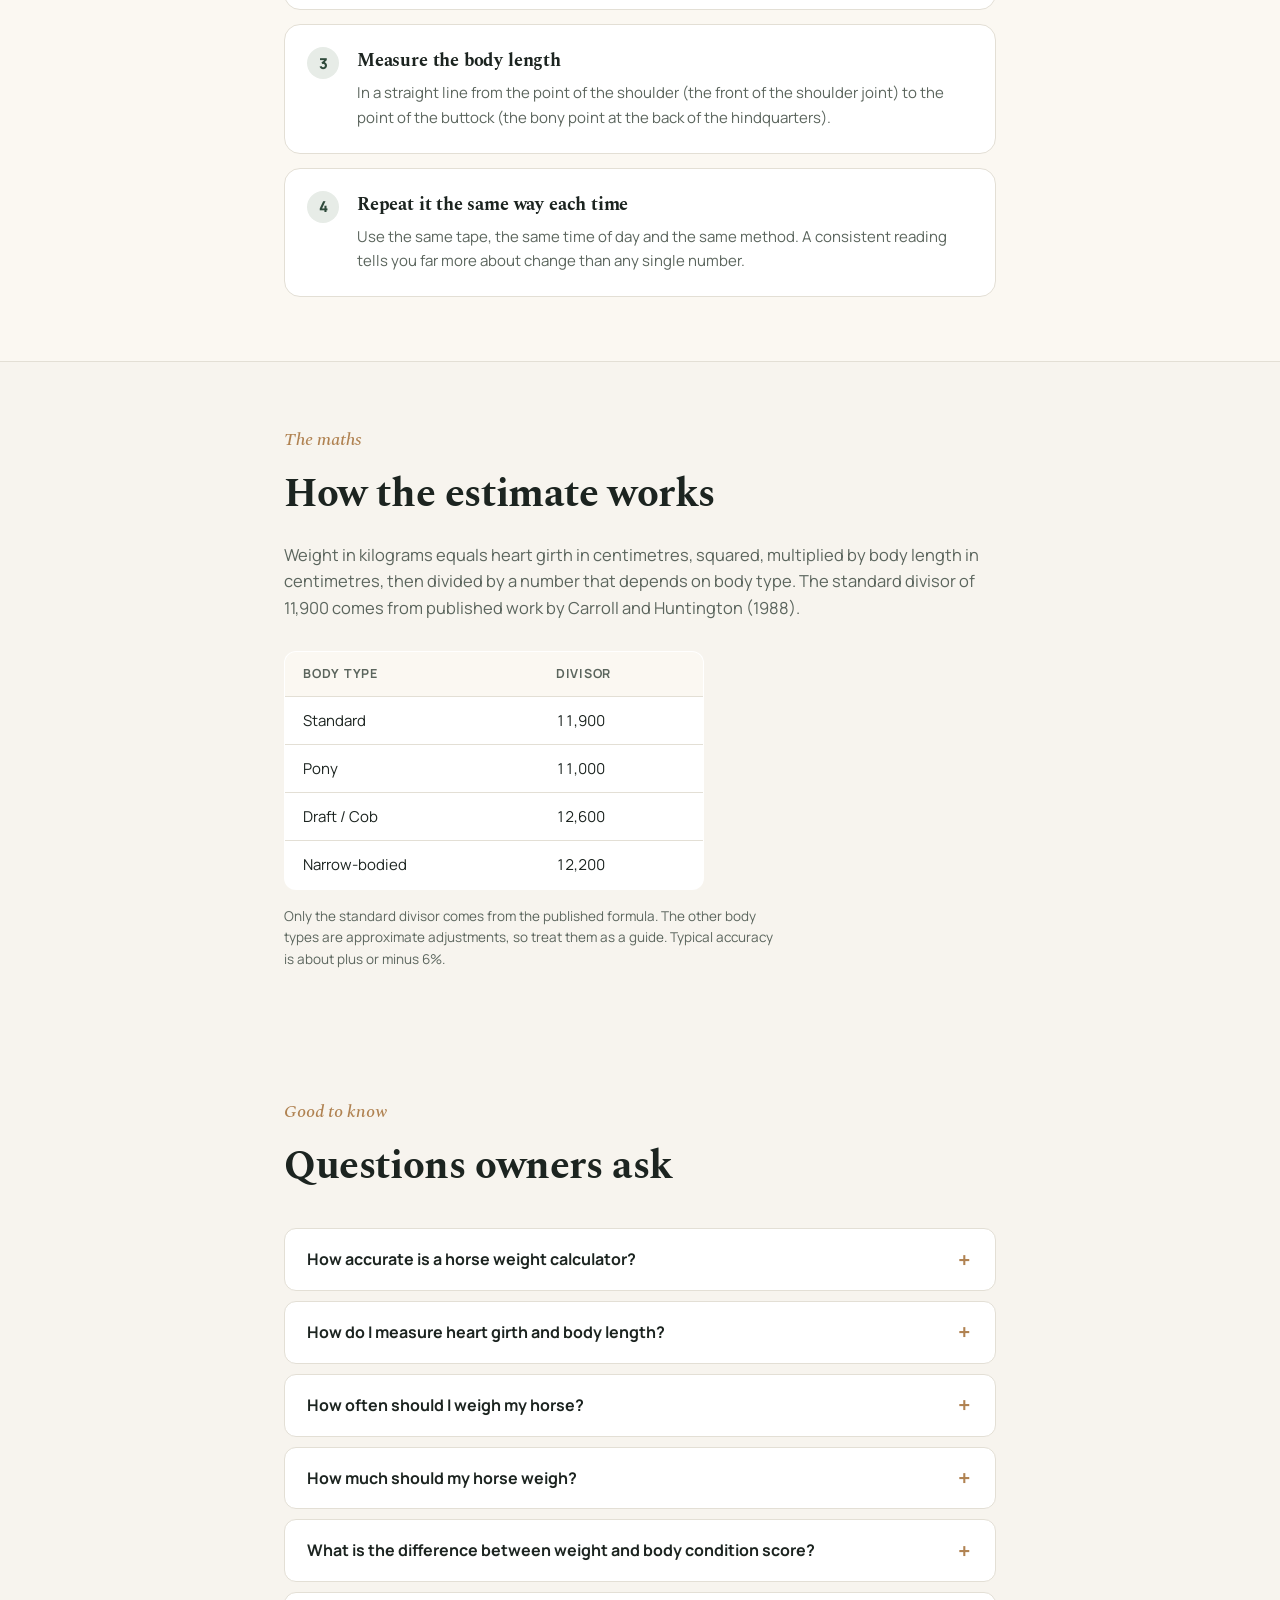
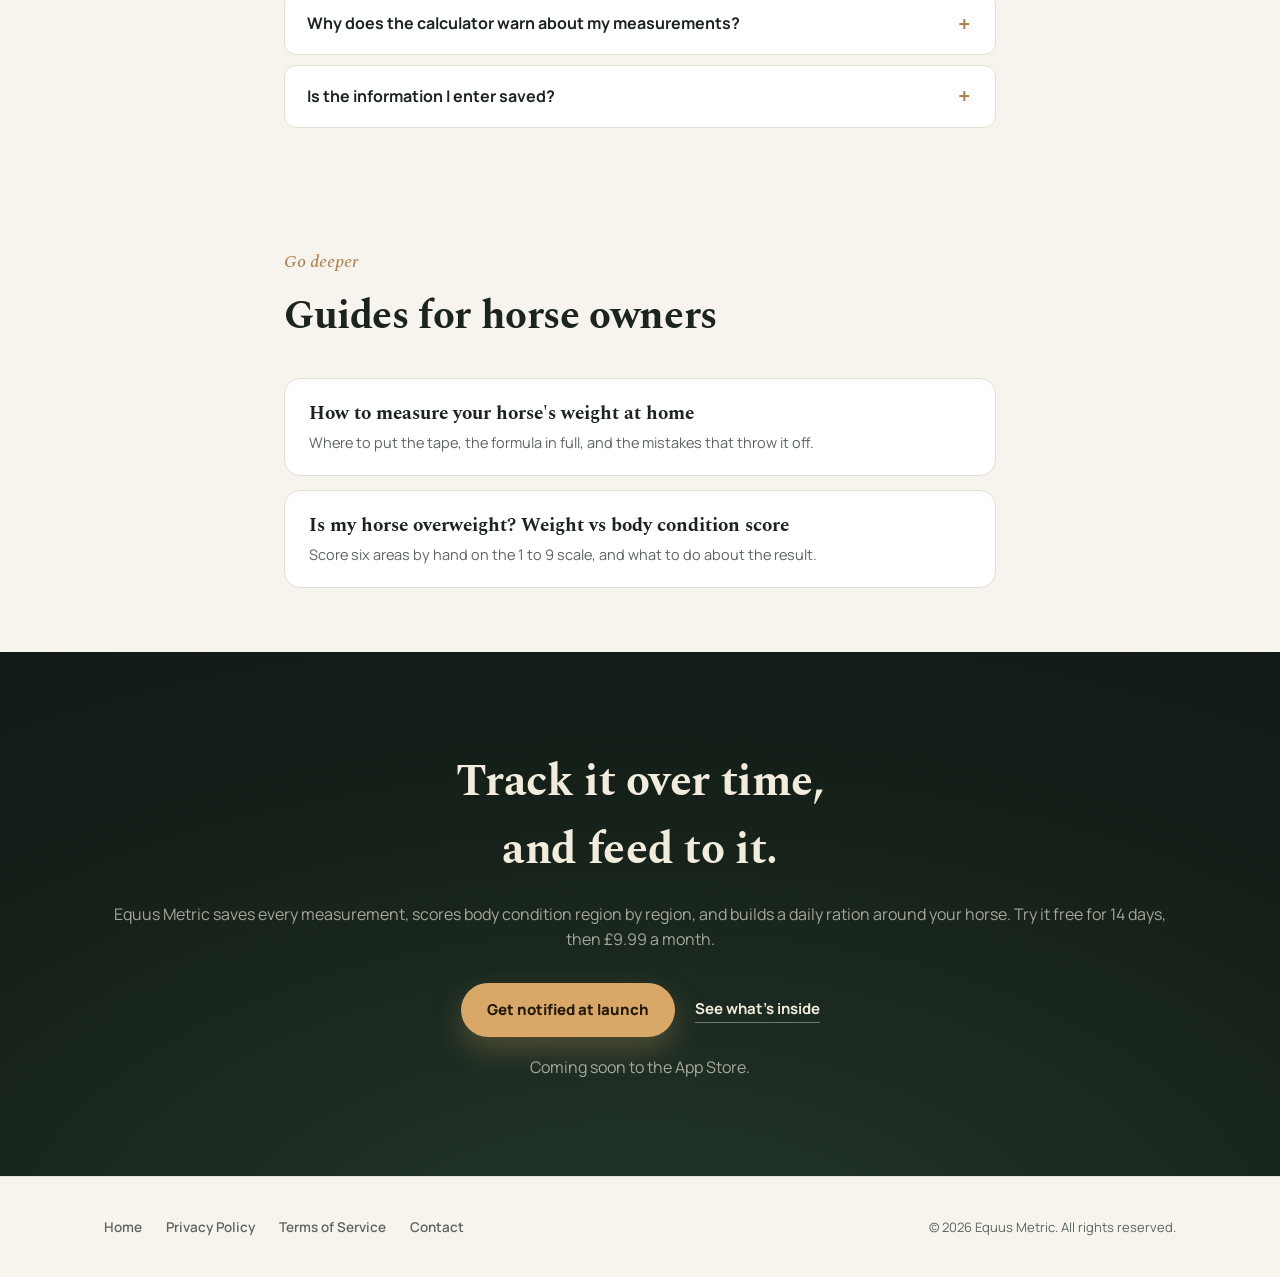
==== commit e528d4ab: "Add two guide articles that link to the weight calculator How to measure your horse's weight at home" ====
--- a/horse-weight-calculator.html
+++ b/horse-weight-calculator.html
@@ -297,6 +297,29 @@
     </div>
   </section>
 
+  <section class="calc-related">
+    <div class="wrap calc-narrow">
+      <div class="section-head" data-reveal>
+        <span class="kicker">Go deeper</span>
+        <h2>Guides for horse owners</h2>
+      </div>
+      <ul>
+        <li>
+          <a href="how-to-measure-horse-weight-at-home.html">
+            <strong>How to measure your horse's weight at home</strong>
+            <span>Where to put the tape, the formula in full, and the mistakes that throw it off.</span>
+          </a>
+        </li>
+        <li>
+          <a href="is-my-horse-overweight.html">
+            <strong>Is my horse overweight? Weight vs body condition score</strong>
+            <span>Score six areas by hand on the 1 to 9 scale, and what to do about the result.</span>
+          </a>
+        </li>
+      </ul>
+    </div>
+  </section>
+
   <section class="final-cta">
     <div class="wrap">
       <h2>Track it over time, and feed to it.</h2>
--- a/styles.css
+++ b/styles.css
@@ -771,3 +771,113 @@
   .calc-steps li { padding: 20px 18px 20px 62px; }
   .calc-steps li::before { left: 16px; top: 20px; }
 }
+
+/* ---------- guide articles ---------- */
+
+.article { padding: 48px 0 72px; }
+.article .wrap { max-width: 740px; }
+.article h1 { font-size: clamp(32px, 4.6vw, 46px); line-height: 1.1; letter-spacing: -0.02em; }
+.article-meta { margin-top: 14px; font-size: 13.5px; color: var(--ink-muted); }
+.article .lede { margin-top: 20px; font-size: 19px; line-height: 1.65; color: var(--ink); }
+.article h2 { font-size: 26px; line-height: 1.2; margin: 44px 0 14px; }
+.article h3 { font-size: 19px; margin: 26px 0 8px; }
+.article p { margin: 0 0 16px; font-size: 16.5px; line-height: 1.75; color: #2b352f; }
+.article ul, .article ol { margin: 0 0 18px; padding-left: 22px; }
+.article li { margin-bottom: 8px; font-size: 16.5px; line-height: 1.7; color: #2b352f; }
+.article a { color: var(--brand); font-weight: 600; }
+.article strong { color: var(--ink); }
+
+.article-keys {
+  margin: 28px 0 8px;
+  background: var(--brand-tint);
+  border-radius: var(--radius-lg);
+  padding: 22px 26px;
+}
+.article-keys h2 { font-size: 17px; margin: 0 0 10px; font-family: "Manrope", system-ui, sans-serif; text-transform: uppercase; letter-spacing: 0.07em; color: var(--brand); }
+.article-keys ul { margin: 0; }
+.article-keys li { margin-bottom: 6px; font-size: 15.5px; }
+
+.article-formula {
+  margin: 20px 0;
+  padding: 18px 22px;
+  background: var(--surface);
+  border: 1px solid var(--line);
+  border-left: 4px solid var(--accent);
+  border-radius: var(--radius-md);
+  font-size: 16px;
+  line-height: 1.7;
+}
+.article-formula strong { display: block; font-family: "Spectral", Georgia, serif; font-size: 19px; margin-bottom: 4px; }
+
+.article-table-wrap { overflow-x: auto; margin: 20px 0 24px; }
+.article-table { width: 100%; border-collapse: collapse; background: var(--surface); border: 1px solid var(--line); border-radius: var(--radius-md); overflow: hidden; font-size: 15px; }
+.article-table th, .article-table td { text-align: left; vertical-align: top; padding: 12px 16px; border-bottom: 1px solid var(--line); line-height: 1.55; }
+.article-table th { font-size: 12.5px; letter-spacing: 0.06em; text-transform: uppercase; color: var(--ink-muted); background: var(--surface-alt); white-space: nowrap; }
+.article-table tr:last-child td { border-bottom: 0; }
+.article-table td:first-child { font-weight: 700; white-space: nowrap; }
+
+.article-note { margin: 22px 0; padding: 16px 20px; background: var(--badge-amber-bg); border-radius: var(--radius-md); font-size: 15px; line-height: 1.65; color: #5b3d17; }
+
+.article-cta {
+  margin: 44px 0 8px;
+  padding: 30px;
+  border-radius: var(--radius-xl);
+  background: radial-gradient(120% 140% at 80% 0%, #23372a 0%, var(--brand-darker) 55%, #0f1712 100%);
+  color: var(--cream);
+}
+.article .article-cta h2 { margin: 0 0 10px; font-size: 24px; color: var(--cream); }
+.article .article-cta p { color: rgba(242, 236, 220, 0.78); font-size: 16px; }
+.article .article-cta .btn-primary { color: #24190C; font-weight: 800; }
+.article-cta .hero-ctas { margin-top: 22px; }
+
+.article-related { margin-top: 36px; padding-top: 24px; border-top: 1px solid var(--line); }
+.article-related h2 { margin: 0 0 12px; font-size: 20px; }
+.article-related ul { list-style: none; padding: 0; margin: 0; }
+.article-related li { margin-bottom: 10px; }
+
+.calc-related { padding: 56px 0 64px; }
+.calc-related .calc-narrow { max-width: 760px; }
+.calc-related ul { list-style: none; margin: 0; padding: 0; display: grid; gap: 14px; }
+.calc-related li a {
+  display: block;
+  padding: 20px 24px;
+  background: var(--surface);
+  border: 1px solid var(--line);
+  border-radius: var(--radius-lg);
+  text-decoration: none;
+  color: var(--ink);
+  transition: transform 0.2s ease, box-shadow 0.2s ease;
+}
+.calc-related li a:hover { transform: translateY(-2px); box-shadow: var(--shadow); }
+.calc-related li strong { display: block; font-family: "Spectral", Georgia, serif; font-size: 19px; }
+.calc-related li span { display: block; margin-top: 4px; font-size: 14.5px; color: var(--ink-muted); line-height: 1.55; }
+
+/* the wide six-area table turns into one readable card per area on phones */
+@media (max-width: 640px) {
+  .article-table.stack thead { position: absolute; width: 1px; height: 1px; overflow: hidden; clip: rect(0, 0, 0, 0); }
+  .article-table.stack,
+  .article-table.stack tbody,
+  .article-table.stack tr,
+  .article-table.stack td { display: block; }
+  .article-table.stack tr { padding: 6px 0 10px; border-bottom: 1px solid var(--line); }
+  .article-table.stack tr:last-child { border-bottom: 0; }
+  .article-table.stack td { border: 0; padding: 6px 18px; white-space: normal; }
+  .article-table.stack td:first-child { padding-top: 14px; font-family: "Spectral", Georgia, serif; font-size: 19px; }
+  .article-table.stack td[data-label]::before {
+    content: attr(data-label);
+    display: block;
+    margin-bottom: 2px;
+    font-size: 11.5px;
+    font-weight: 800;
+    letter-spacing: 0.07em;
+    text-transform: uppercase;
+    color: var(--accent);
+  }
+}
+
+@media (max-width: 480px) {
+  .article { padding-top: 32px; }
+  .article .lede { font-size: 17.5px; }
+  .article h2 { font-size: 23px; }
+  .article-cta { padding: 24px 20px; }
+}
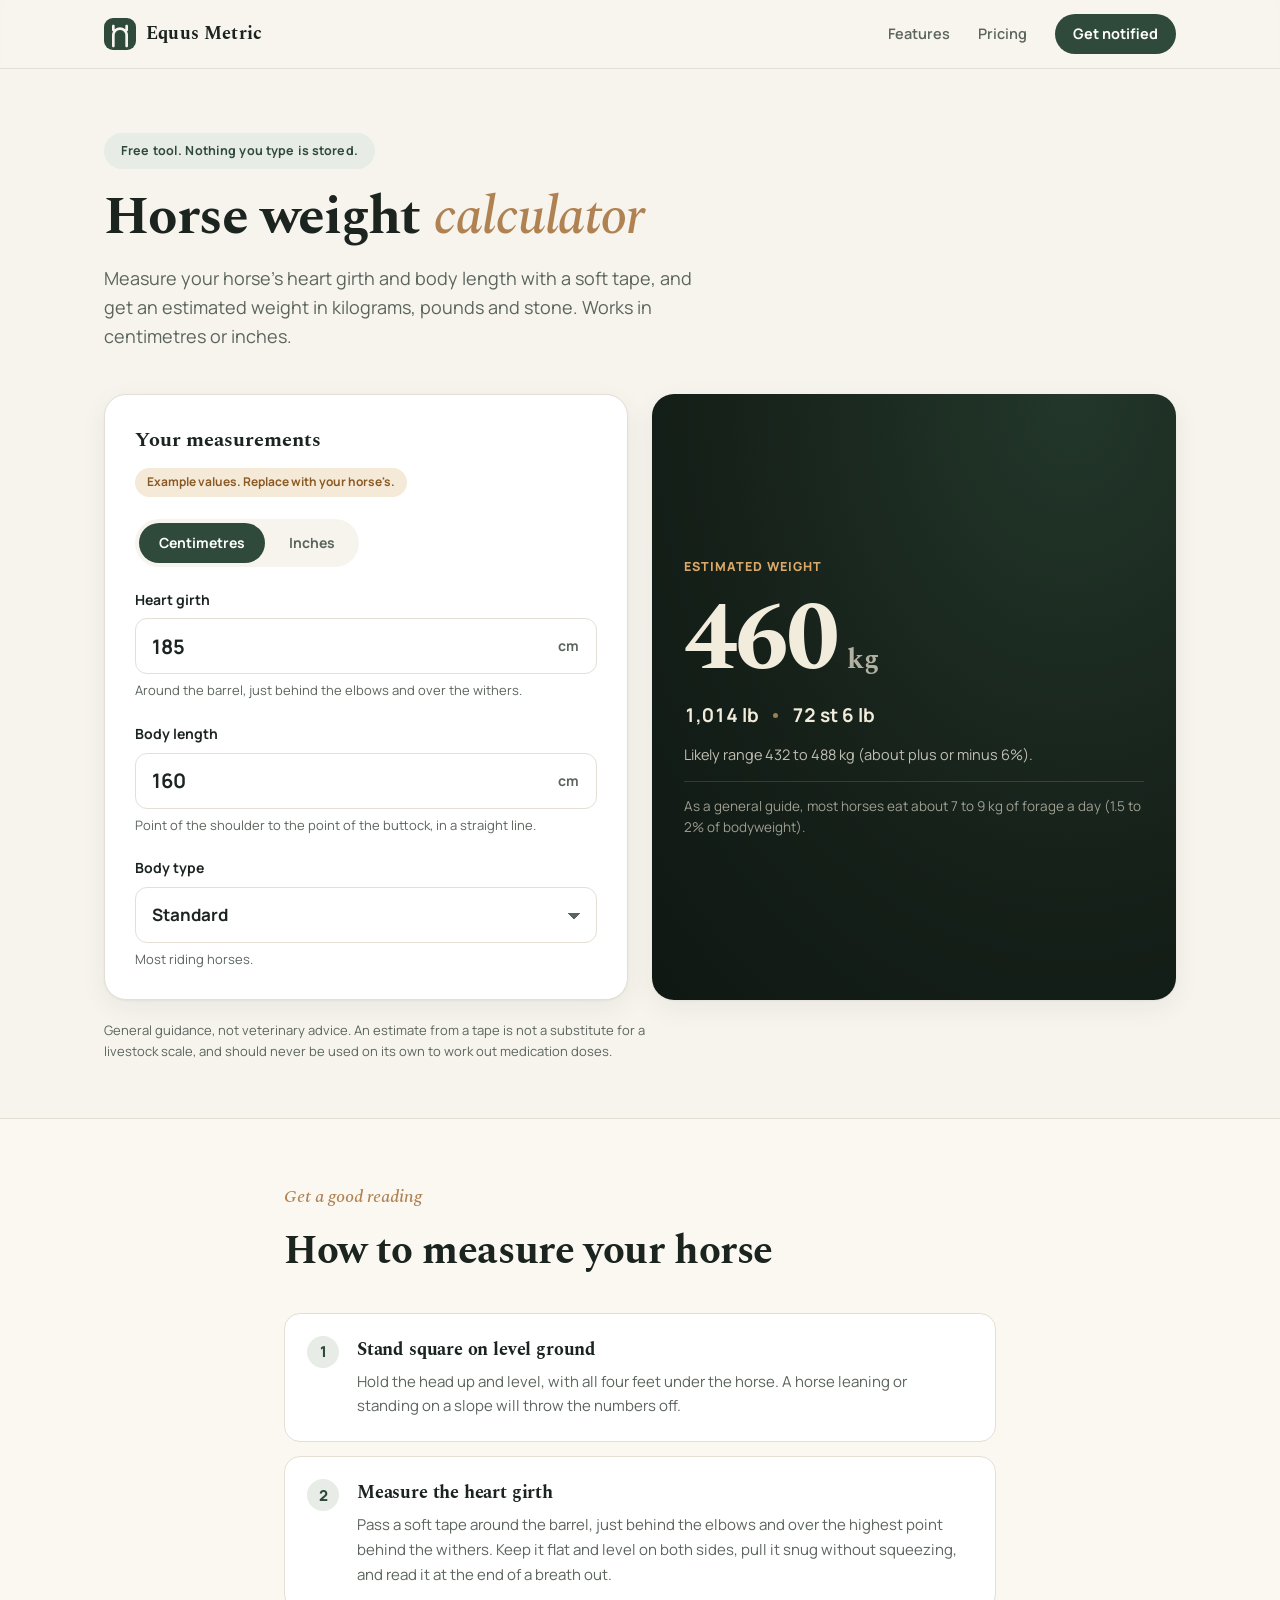
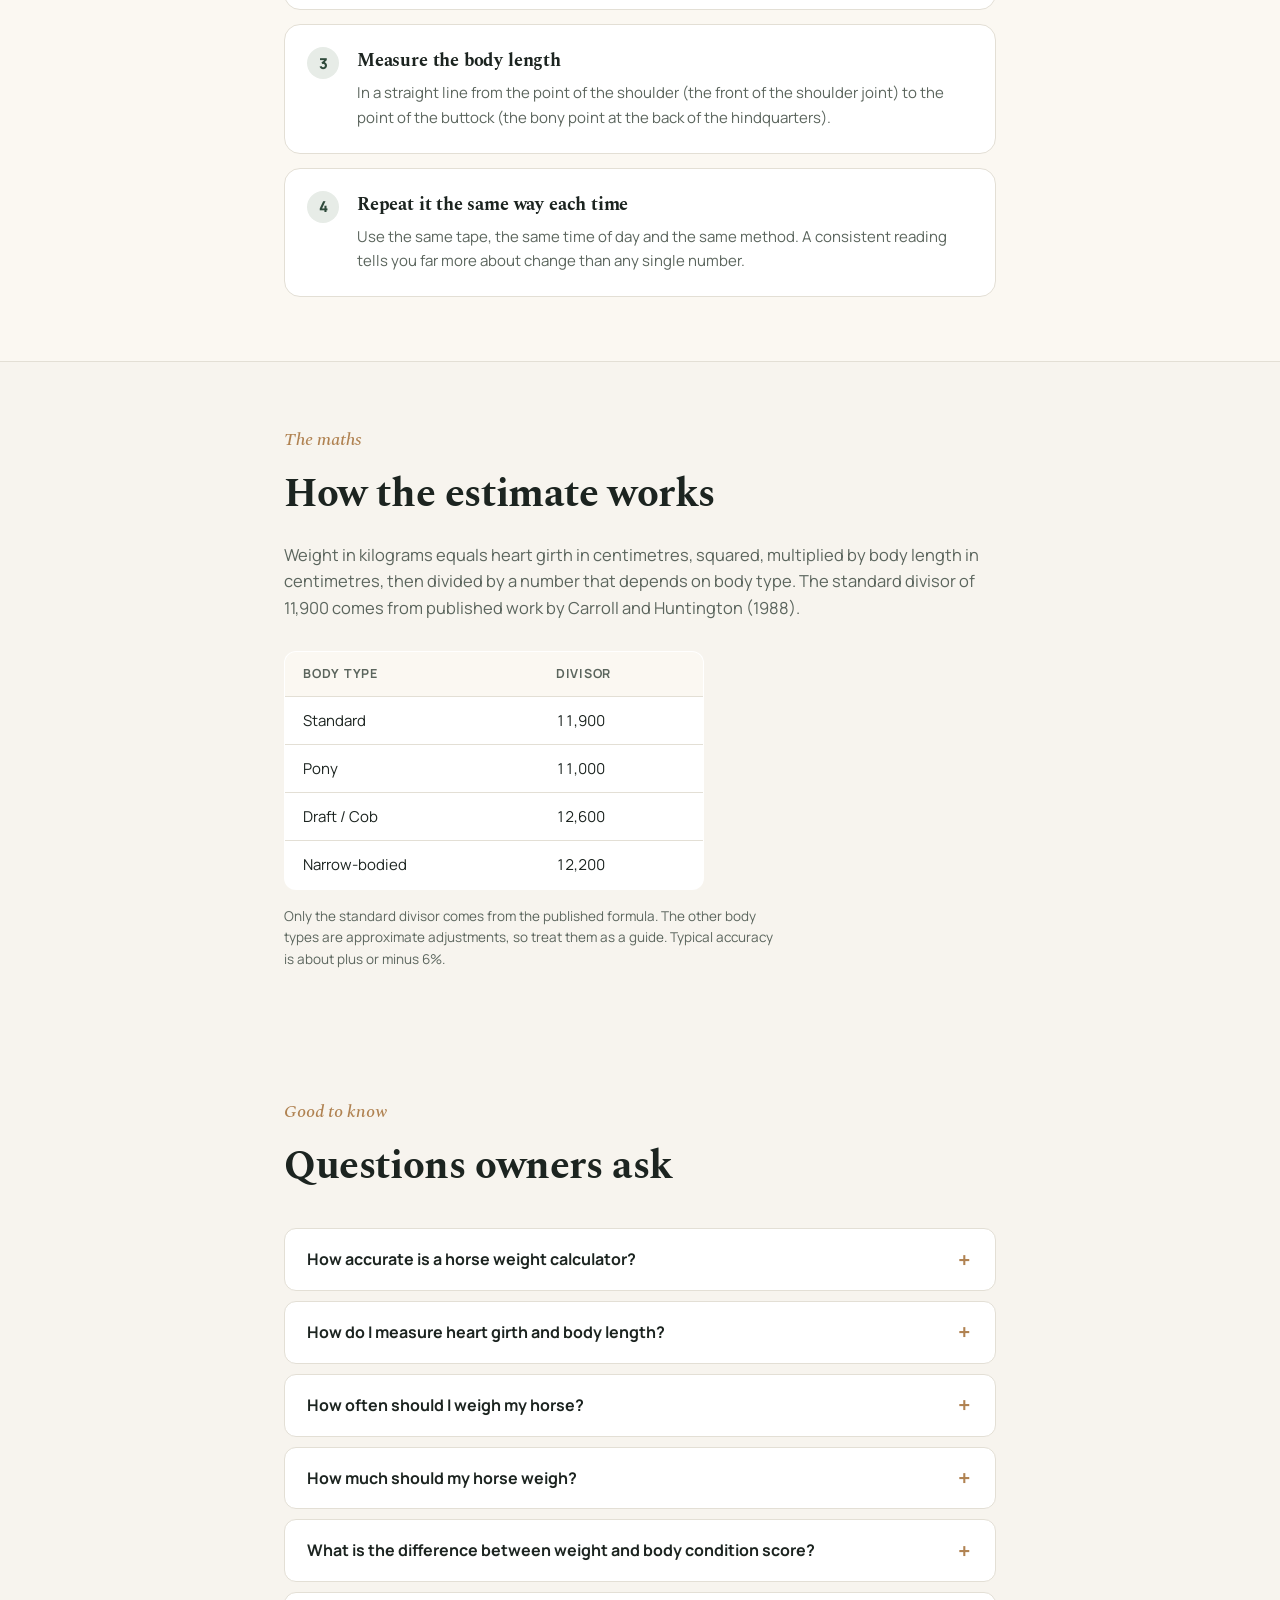
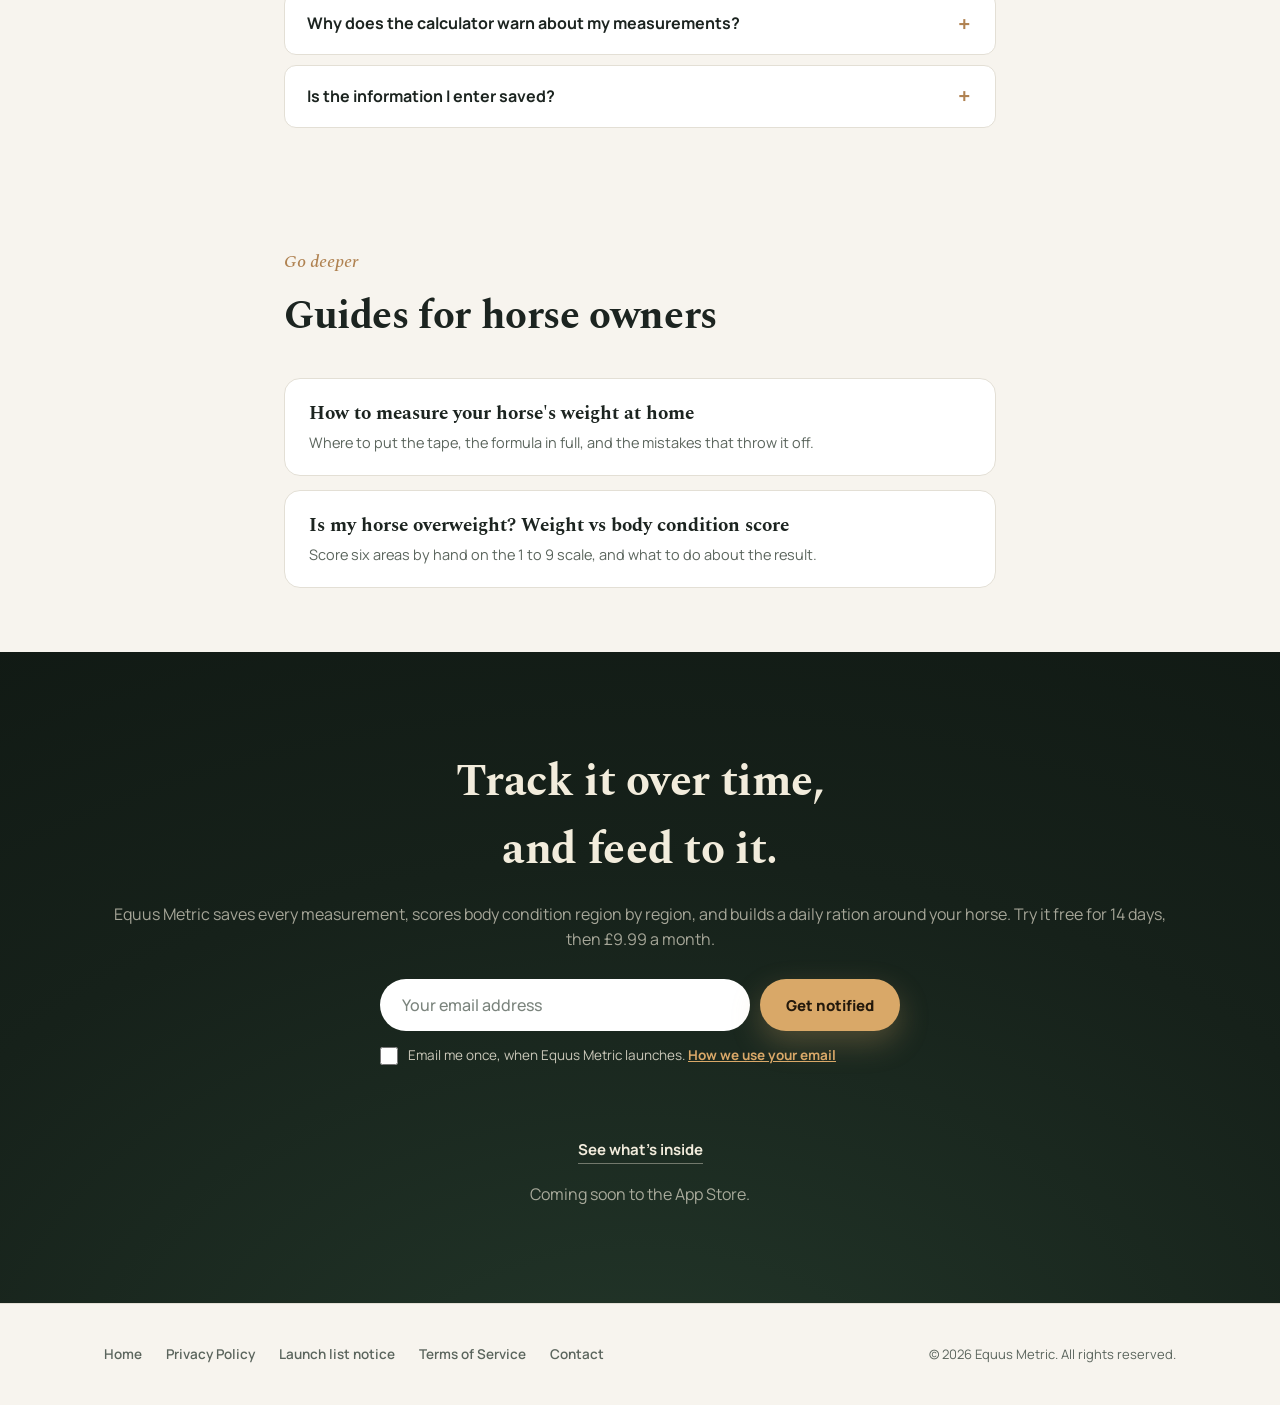
==== commit 6109ebda: "Add a launch-list signup form with its own privacy notice Replaces the mailto Get notified links wit" ====
--- a/horse-weight-calculator.html
+++ b/horse-weight-calculator.html
@@ -87,7 +87,7 @@
     <nav class="header-nav">
       <a href="/#features">Features</a>
       <a href="/#pricing">Pricing</a>
-      <a href="mailto:support@equusmetric.com?subject=Notify%20me%20when%20Equus%20Metric%20launches" class="cta">Get notified</a>
+      <a href="#get-notified" class="cta">Get notified</a>
     </nav>
   </div>
 </header>
@@ -327,12 +327,24 @@
         Equus Metric saves every measurement, scores body condition region by region, and builds
         a daily ration around your horse. Try it free for 14 days, then &pound;9.99 a month.
       </p>
-      <div class="hero-ctas">
-        <a class="btn-primary" href="mailto:support@equusmetric.com?subject=Notify%20me%20when%20Equus%20Metric%20launches">
-          Get notified at launch
-        </a>
-        <a class="btn-ghost-link" href="/#features">See what's inside</a>
-      </div>
+      <form class="signup" id="get-notified" name="launch-list" method="POST" action="/thanks.html" data-netlify="true" netlify-honeypot="bot-field">
+        <input type="hidden" name="form-name" value="launch-list">
+        <input type="hidden" name="source" value="calculator">
+        <p class="signup-trap" aria-hidden="true"><label>Leave this empty: <input name="bot-field" tabindex="-1" autocomplete="off"></label></p>
+        <div class="signup-row">
+          <label class="visually-hidden" for="signup-email">Email address</label>
+          <input id="signup-email" type="email" name="email" placeholder="Your email address" autocomplete="email" inputmode="email" required>
+          <button type="submit" class="btn-primary">Get notified</button>
+        </div>
+        <label class="signup-consent">
+          <input type="checkbox" name="consent" value="yes" required>
+          <span>Email me once, when Equus Metric launches. <a href="launch-list-notice.html">How we use your email</a></span>
+        </label>
+        <p class="signup-status" role="status" aria-live="polite"></p>
+      </form>
+        <div class="hero-ctas">
+          <a class="btn-ghost-link" href="/#features">See what's inside</a>
+        </div>
       <p class="hero-note">Coming soon to the App Store.</p>
     </div>
   </section>
@@ -343,6 +355,7 @@
     <div class="footer-links">
       <a href="/">Home</a>
       <a href="privacy.html">Privacy Policy</a>
+      <a href="launch-list-notice.html">Launch list notice</a>
       <a href="terms.html">Terms of Service</a>
       <a href="mailto:support@equusmetric.com">Contact</a>
     </div>
@@ -351,6 +364,7 @@
 </footer>
 
 <script src="calculator.js"></script>
+<script src="signup.js"></script>
 <script>
   // Scroll-reveal, as on the home page: content is visible without JS and
   // under reduced motion; this only adds the in-view transition.
--- a/styles.css
+++ b/styles.css
@@ -829,6 +829,8 @@
 .article .article-cta p { color: rgba(242, 236, 220, 0.78); font-size: 16px; }
 .article .article-cta .btn-primary { color: #24190C; font-weight: 800; }
 .article-cta .hero-ctas { margin-top: 22px; }
+.article .article-cta .btn-ghost-link { color: var(--cream); border-color: rgba(242, 236, 220, 0.4); font-weight: 700; }
+.article .article-cta .btn-ghost-link:hover { border-color: var(--cream); }
 
 .article-related { margin-top: 36px; padding-top: 24px; border-top: 1px solid var(--line); }
 .article-related h2 { margin: 0 0 12px; font-size: 20px; }
@@ -881,3 +883,42 @@
   .article h2 { font-size: 23px; }
   .article-cta { padding: 24px 20px; }
 }
+
+/* ---------- launch list signup (sits on the dark call-to-action sections) ---------- */
+
+.signup { margin: 28px 0 0; max-width: 520px; text-align: left; }
+.final-cta .signup { margin-left: auto; margin-right: auto; }
+.signup-trap { position: absolute; left: -9999px; top: auto; width: 1px; height: 1px; overflow: hidden; }
+
+.signup-row { display: flex; gap: 10px; align-items: stretch; flex-wrap: wrap; }
+.signup-row input[type="email"] {
+  flex: 1 1 240px;
+  min-width: 0;
+  height: 52px;
+  padding: 0 20px;
+  font-family: "Manrope", system-ui, sans-serif;
+  font-size: 16px;
+  font-weight: 600;
+  color: #1C2420;
+  background: #FFFFFF;
+  border: 2px solid transparent;
+  border-radius: var(--radius-pill);
+}
+.signup-row input[type="email"]::placeholder { color: #7B847D; font-weight: 500; }
+.signup-row input[type="email"]:focus { outline: none; border-color: var(--accent-bright); box-shadow: 0 0 0 4px rgba(217, 168, 104, 0.3); }
+.signup-row .btn-primary { height: 52px; padding: 0 26px; border: 0; cursor: pointer; font-family: inherit; justify-content: center; }
+.signup-row .btn-primary:disabled { opacity: 0.6; cursor: default; transform: none; }
+
+.signup-consent { display: flex; gap: 10px; align-items: flex-start; margin-top: 14px; font-size: 13.5px; line-height: 1.5; color: rgba(242, 236, 220, 0.82); cursor: pointer; }
+.signup-consent input { flex: none; width: 18px; height: 18px; margin: 2px 0 0; accent-color: var(--accent-bright); }
+.signup-consent a, .article .signup-consent a { color: var(--accent-bright); font-weight: 700; text-decoration: underline; }
+
+.signup-status { min-height: 22px; margin-top: 12px; font-size: 14.5px; font-weight: 700; color: var(--cream); }
+.article .signup-status, .final-cta .signup-status { font-size: 14.5px; }
+.signup-status.is-error { color: #F4C7B6; }
+.signup-status.is-ok { color: #BFE0C4; font-size: 16px; }
+.signup.is-done .signup-row, .signup.is-done .signup-consent { display: none; }
+
+@media (max-width: 480px) {
+  .signup-row .btn-primary { width: 100%; }
+}
